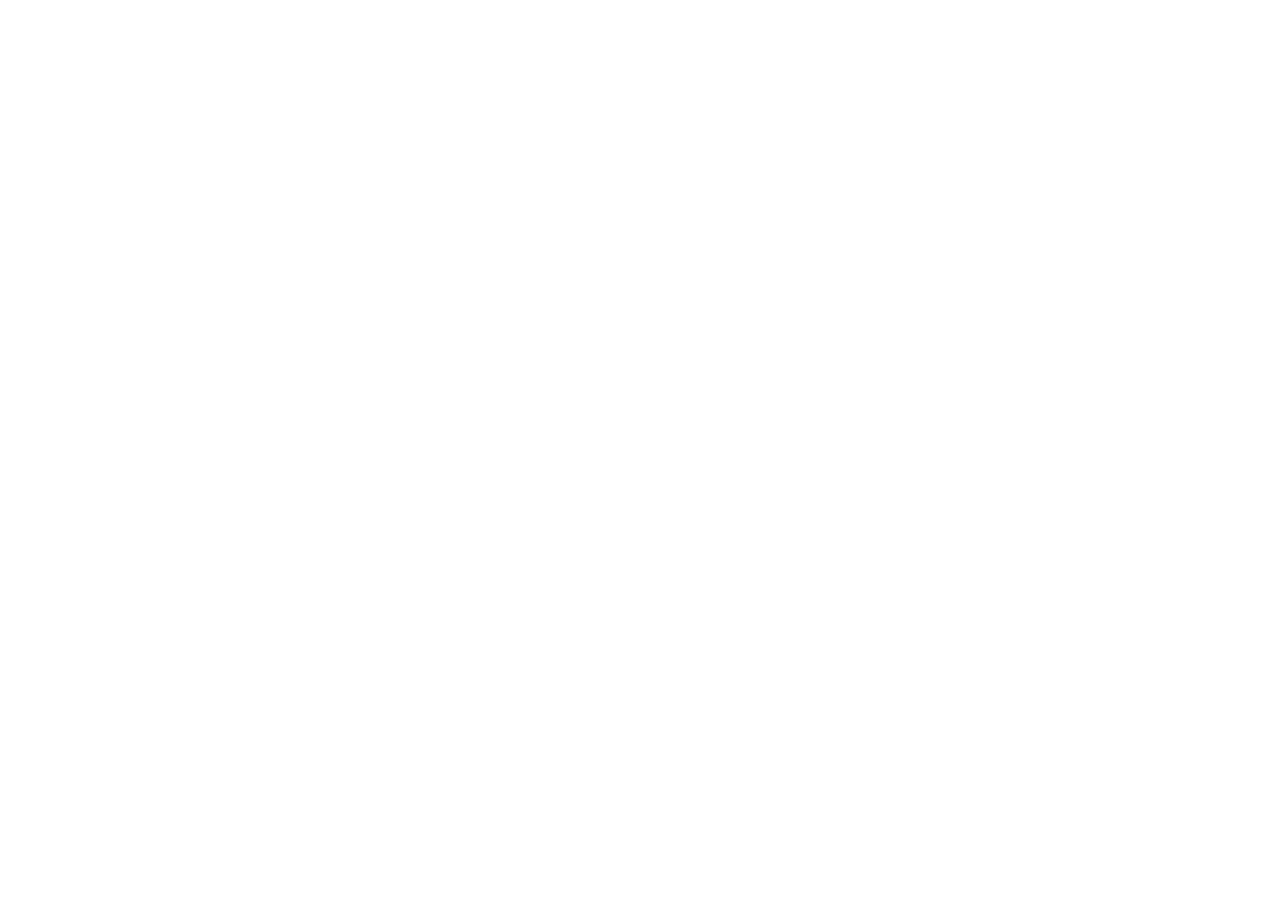
==== index.html @ 487f6d94 "Initial commit" ====
<!DOCTYPE html>
<html lang="en">

<head>
  <meta charset="UTF-8">
  <meta http-equiv="X-UA-Compatible" content="IE=edge">
  <meta name="viewport" content="width=device-width, initial-scale=1.0">
  <title>Document</title>
  <link rel="stylesheet" href="https://necolas.github.io/normalize.css/8.0.1/normalize.css">
  <link rel="stylesheet" href="css/col.css">
  <link rel="stylesheet" href="css/style.css">
</head>

<body>

  <script src="js/main.js"></script>
</body>

</html>
---- css/col.css ----
* {
  margin: 0;
  padding: 0;
  box-sizing: border-box;
}

.container {
  margin: 0 auto;
}

.row {
  display: flex;
  flex-flow: row wrap;
}

.between {
  justify-content: space-between;
}
.around {
  justify-content: space-around;
}
.evenly {
  justify-content: space-evenly;
}
.middle {
  align-items: center;
}
.center {
  text-align: center;
  justify-content: center;
}

.col-1 {
  max-width: 8.33333%;
  flex-basis: 8.33333%;
}
.col-2 {
  max-width: 16.66666%;
  flex-basis: 16.66666%;
}
.col-3 {
  max-width: 25%;
  flex-basis: 25%;
}
.col-4 {
  max-width: 33.33333%;
  flex-basis: 33.33333%;
}
.col-5 {
  max-width: 41.66666%;
  flex-basis: 41.66666%;
}
.col-6 {
  max-width: 50%;
  flex-basis: 50%;
}
.col-7 {
  max-width: 58.33333%;
  flex-basis: 58.33333%;
}
.col-8 {
  max-width: 66.66666%;
  flex-basis: 66.66666%;
}
.col-9 {
  max-width: 75%;
  flex-basis: 75%;
}
.col-10 {
  max-width: 83.33333%;
  flex-basis: 83.33333%;
}
.col-11 {
  max-width: 91.66666%;
  flex-basis: 91.66666%;
}
.col-12 {
  max-width: 100%;
  flex-basis: 100%;
}
---- css/style.css ----
*,
*::after,
*::before {
  margin: 0;
  padding: 0;
  box-sizing: border-box;
}

body {
  background-color: #fff;
  min-height: 100vh;
  display: flex;
  flex-direction: column;
}
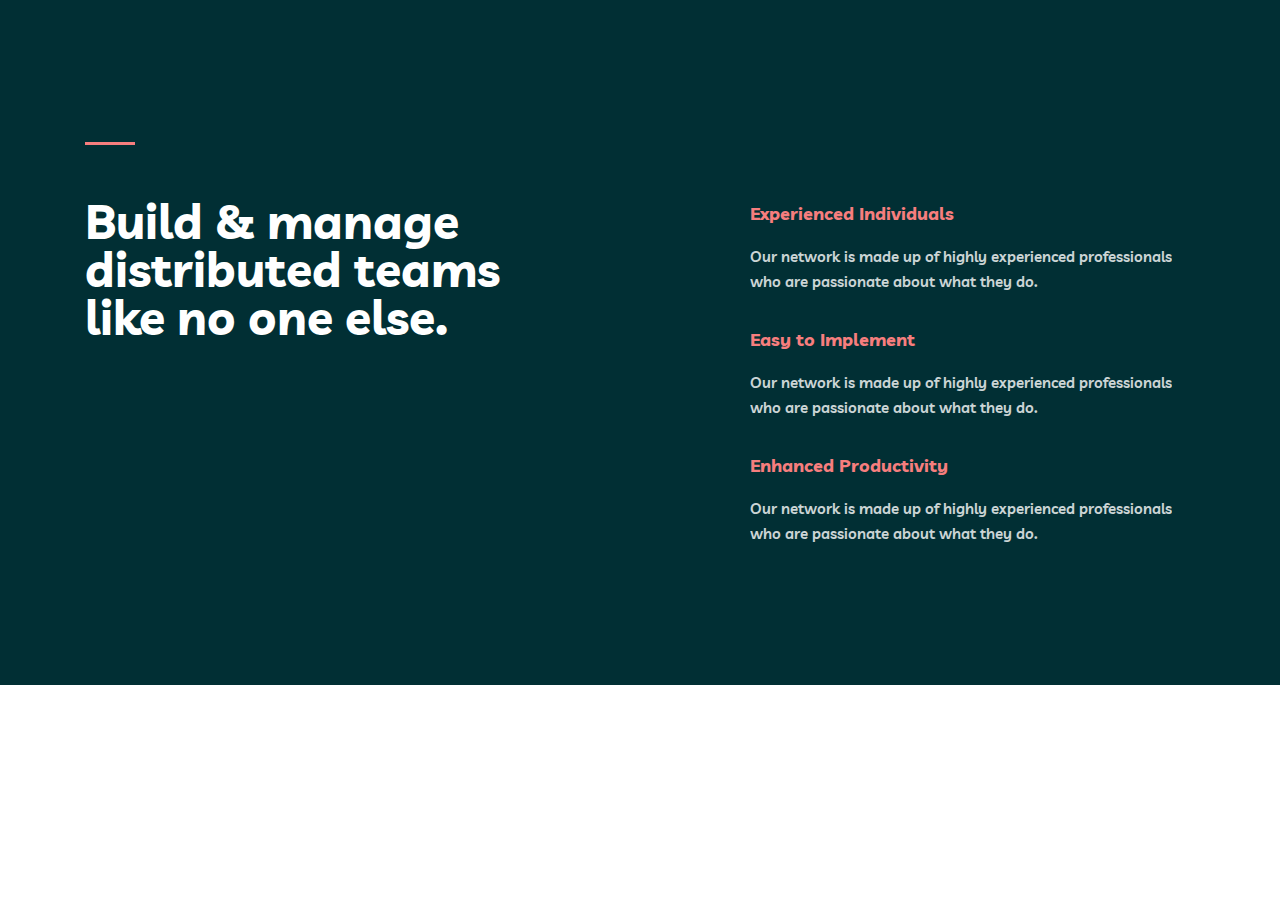
==== commit 0a752bfb: "build_section" ====
--- a/index.html
+++ b/index.html
@@ -5,14 +5,47 @@
   <meta charset="UTF-8">
   <meta http-equiv="X-UA-Compatible" content="IE=edge">
   <meta name="viewport" content="width=device-width, initial-scale=1.0">
-  <title>Document</title>
+  <title>myteam</title>
   <link rel="stylesheet" href="https://necolas.github.io/normalize.css/8.0.1/normalize.css">
   <link rel="stylesheet" href="css/col.css">
   <link rel="stylesheet" href="css/style.css">
 </head>
 
-<body>
+<body>  
+  <main id="main">
 
+    <!-- Muhammdsodiq  start-->
+
+  <section class="manage">
+    <div class="bachround-img">
+    <div class="container">
+      <div class="build row between middle">
+        <div class="build__title-div title">
+          <h2 class="title__build">
+            Build & manage distributed teams like no one else.
+          </h2>
+        </div>
+        <ul class="build__list">
+          <li class="build__item item">
+              <h4 class="item__title">Experienced Individuals</h4>
+              <p class="item__text">Our network is made up of highly experienced professionals who are passionate about what they do.</p>
+          </li>
+          <li class="build__item item">
+            <h4 class="item__title">Easy to Implement</h4>
+            <p class="item__text">Our network is made up of highly experienced professionals who are passionate about what they do.</p>
+        </li>
+        <li class="build__item item">
+          <h4 class="item__title">Enhanced Productivity</h4>
+          <p class="item__text">Our network is made up of highly experienced professionals who are passionate about what they do.</p>
+      </li>
+        </ul>
+      </div>  
+      </div>
+    </div>
+    </section>
+
+      <!-- Muhammadsodiq end -->
+</main>
   <script src="js/main.js"></script>
 </body>
 
--- a/css/style.css
+++ b/css/style.css
@@ -1,3 +1,5 @@
+@import url('https://fonts.googleapis.com/css2?family=Livvic:ital,wght@0,400;0,500;0,600;0,700;1,400&display=swap');
+
 *,
 *::after,
 *::before {
@@ -7,9 +9,80 @@
 }
 
 body {
+  font-family: 'Livvic', sans-serif;
   background-color: #fff;
   min-height: 100vh;
   display: flex;
   flex-direction: column;
 }
+.container {
+  width: 1130px;
+  padding: 0 10px;
+}
 
+.manage {
+  background-color: #012f34;
+  height: 685px;
+  width: 100%;
+  background-image: url('../img/build__back.png');
+  background-repeat: no-repeat;
+  background-position: right bottom;
+}
+.build {
+  padding-top: 80px; 
+}
+.title__build {
+  width: 445px;
+  font-weight: 700;
+  font-size: 48px;
+  line-height: 48px;
+  color: #fff;
+  position: relative;
+}
+.title__build::before {
+  content: '';
+  width: 50px;
+  border-top: 3px solid #f67e7e;
+  display: inline-block;
+  position: absolute;
+  top: -55px;
+}
+.build__list {
+  position: relative;
+  top: 120px;
+}
+.build__item {
+  margin-bottom: 32px;
+  list-style-type: none;
+  position: relative;
+}
+.build__item::before {
+  content: '';
+  width: 72px;
+  height: 72px;
+  background-image: url('../img/build__user.svg');
+  display: inline-block;
+  position: absolute;
+  left: -100px;  
+}
+.build__item:nth-child(2)::before {
+  background-image: url('../img/build__setting__img.svg');
+}
+.build__item:nth-child(3)::before {
+  background-image: url('../img/build__fizik__img.svg');
+}
+.item__title {
+  font-weight: 700;
+  font-size: 18px;
+  line-height: 28px;
+  color: #f67e7e;
+  margin-bottom: 16px;
+}
+.item__text {
+  width: 445px;
+  font-weight: 600;
+  font-size: 15px;
+  line-height: 25px;  
+  color: #fff;
+  opacity: 0.8;
+}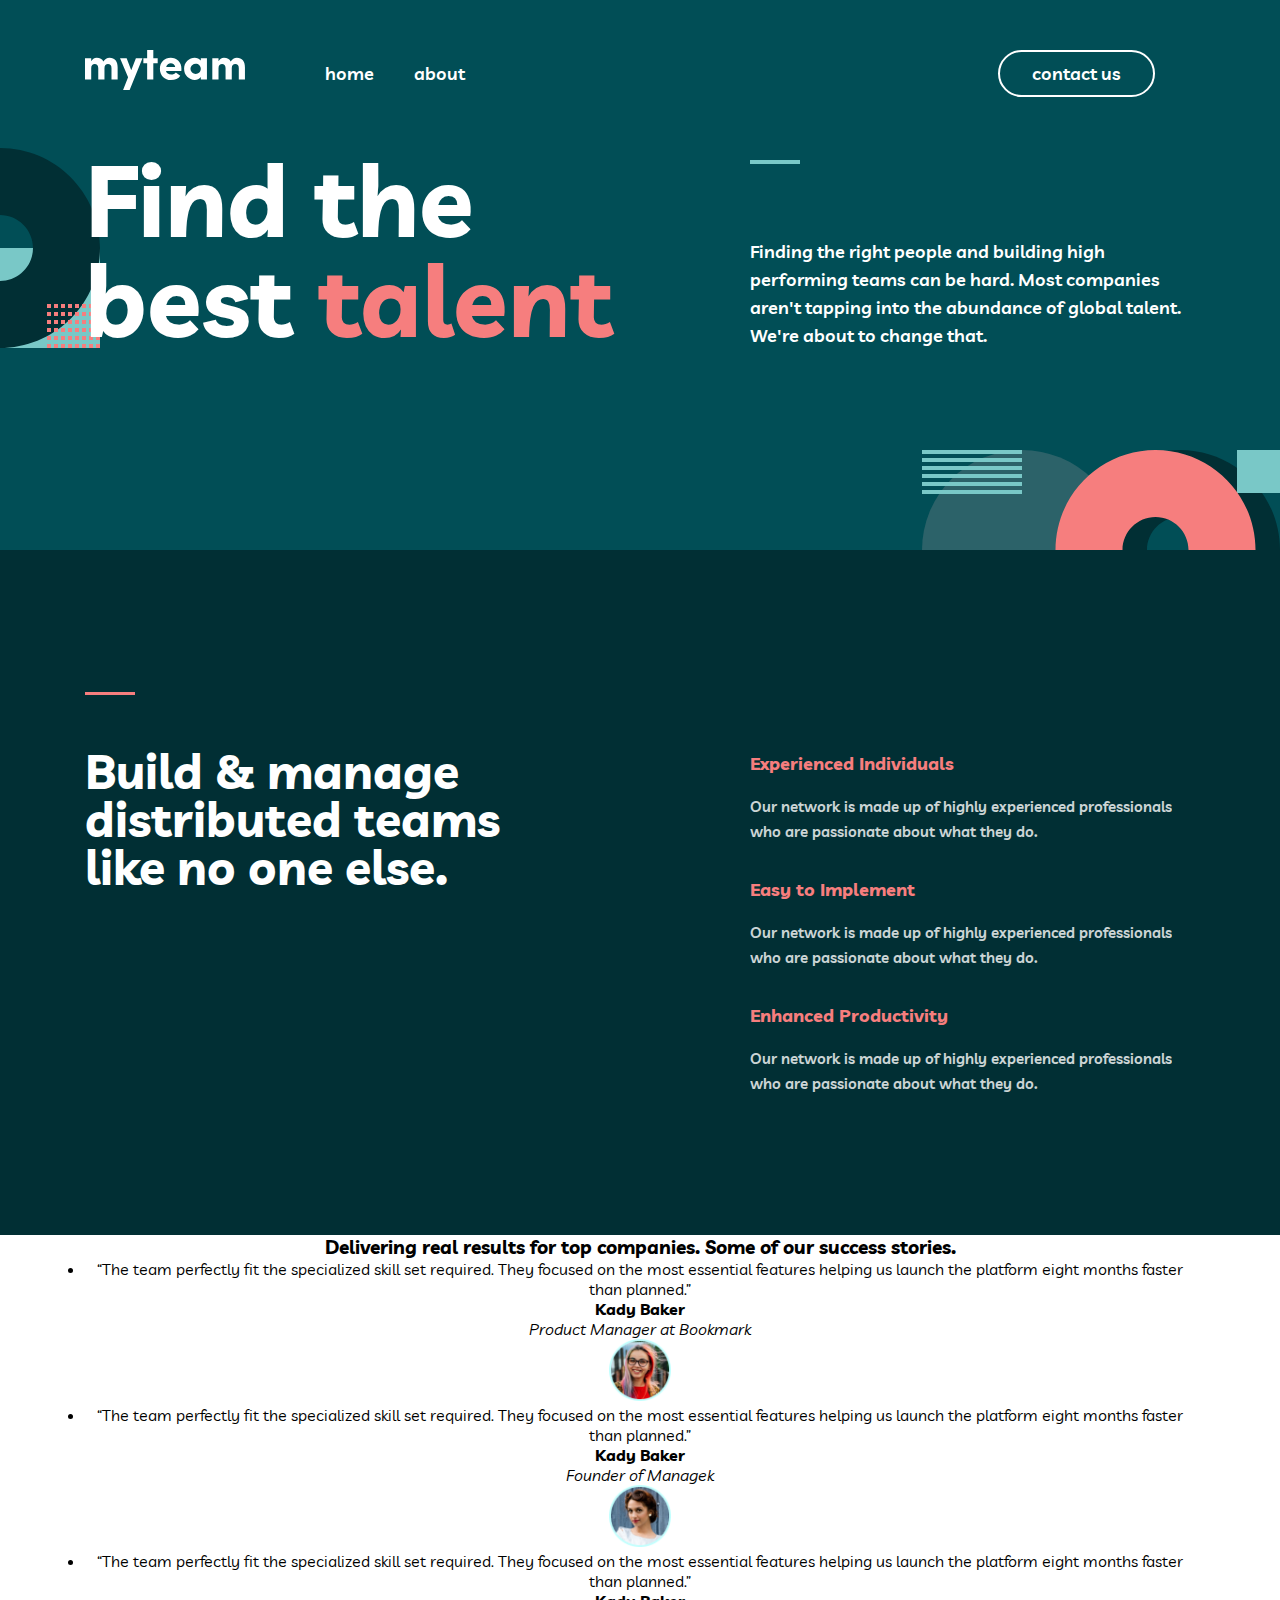
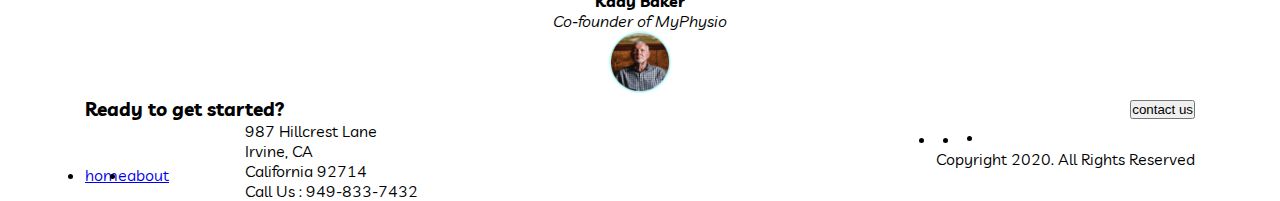
==== commit 0266b2de: "Merge branch 'main' into meet-branch" ====
--- a/index.html
+++ b/index.html
@@ -11,7 +11,34 @@
   <link rel="stylesheet" href="css/style.css">
 </head>
 
-<body>  
+
+<body> 
+  <!-- --------------------------Arslon_Radjabov------------------------- -->
+<header>
+  <div class="container">
+    <div class="header__all middle">
+      <ul class="header__list row middle">
+        <li class="header__item header__logo"><a href="#"><img src="images/myteam.svg" alt="logo"></a></li>
+        <li class="header__item"><a href="#">home</a></li>
+        <li class="header__item"><a href="#">about</a></li>
+      </ul>
+      <div class="header__item "><a class="header__contact" href="#">contact us</a></div>
+    </div>   
+  </div>
+</header>
+<!-- -----------------------hero-section-------Arslon_Radjabov---------- -->
+<section class="hero">
+  <div class="container">
+    <div class="hero__main">
+      <h1 class="hero__title">Find the <br> best <span class="hero__span">talent</span></h1>
+      <div class="hero__desc">
+        <img class="hero__line" src="images/line-hero.svg" alt="line-hero">
+        <p class="hero__text">Finding the right people and building high performing teams can be hard. Most companies aren't tapping into the abundance of global talent. We're about to change that.</p>
+      </div>
+    </div>
+  </div>
+</section>  
+<!-- ----------------------home-page-end---by Arslon Radjabov-----------  -->
   <main id="main">
 
     <!-- Muhammdsodiq  start-->
@@ -45,8 +72,114 @@
     </section>
 
       <!-- Muhammadsodiq end -->
+     <!-- Muhammdsodiq  start-->
+    
+     <section class="stories">
+    <div class="container">
+      <div class="results row center">
+        <h3 class="results__title">
+          Delivering real results for top companies. Some of our <span class="results__span">success stories.</span> 
+        </h3>
+        <div class="results__box">
+          <ul class="results__list row middle between">
+            <li class="results__item">
+              <p class="results__text"> “The team perfectly fit the specialized skill set required. They focused on the most essential features helping us launch the platform eight months faster than planned.”</p>
+              <h4 class="results__name">Kady Baker</h4>
+              <p class="results__job"> <i>Product Manager at Bookmark</i></p>
+              <img src="img/seccess__kady.png" alt="user" width="62" height="62">
+            </li>
+            <li class="results__item">
+              <p class="results__text"> “The team perfectly fit the specialized skill set required. They focused on the most essential features helping us launch the platform eight months faster than planned.”</p>
+              <h4 class="results__name">Kady Baker</h4>
+              <p class="results__job"><i>Founder of Managek</i></p>
+              <img src="img/seccess__alisha__img.png" alt="user" width="62" height="62">
+            </li>
+            <li class="results__item">
+              <p class="results__text"> “The team perfectly fit the specialized skill set required. They focused on the most essential features helping us launch the platform eight months faster than planned.”</p>
+              <h4 class="results__name">Kady Baker</h4>
+              <p class="results__job"><i>Co-founder of MyPhysio</i></p>
+              <img src="img/seccuss__artur__img.png" alt="user" width="62" height="62">
+            </li>
+          </ul>
+        </div>
+      </div>
+    </div>
+  </section>
+    
+    <!-- Muhammadsodiq end -->
+    
+    
 </main>
+           
+              <!----------------- MuxammadAli section=Started ---------------------->
+  <section id="started" class="started">
+    <div class="started__box">
+      <div class="container">
+        <div class="started__inner row middle between">
+          <h3 class="started__title">Ready to get started?</h3>
+          <button class="started__btn">contact us</button>
+        </div>
+      </div>
+    </div>
+  </section>
+
+                   <!----------------- MuxammadAli section=Started end ---------------------->
+                   
+
+                   <!----------------- MuxammadAli section=footer ---------------------->
+
+  <footer id="footer" class="footer">
+    <div class="footer__box">
+      <div class="container">
+        <div class="footer__boxing row between">
+          <div class="footer__content row">
+            <div class="footer__inner">
+              <a href="#">
+                <img class="footer__logo" src="img/logo-footer.svg" alt="logo-footer" width="160" height="40">
+              </a>
+              <ul class="footer__list row middle">
+                <li class="footer__item">
+                  <a href="index.html" class="footer__link">home</a>
+                </li>
+                <li class="footer__item">
+                  <a href="about.html" class="footer__link">about</a>
+                </li>
+              </ul>
+            </div>
+            <p class="footer__adress">
+              987  Hillcrest Lane <br>
+              Irvine, CA <br>
+              California 92714 <br>
+              Call Us : 949-833-7432
+            </p>
+          </div>
+          <div class="footer__social social">
+            <ul class="social__list row middle">
+              <li class="social__item">
+                <a href="#">
+                  <img src="img/mytem-facebook.svg" alt="mytem-facebook" width="24" height="24">
+                </a>
+              </li>
+              <li class="social__item">
+                <a href="#">
+                  <img src="img/myteam-pinteres.svg" alt="myteam-pinteres" width="24" height="24">
+                </a>
+              </li>
+              <li class="social__item">
+                <a href="#">
+                  <img src="img/myteam-twitter.svg" alt="myteam-twitter" width="24" height="20">
+                </a>
+              </li>
+            </ul>
+            <p class="social__copy">Copyright 2020. All Rights Reserved</p>
+          </div>
+        </div>
+      </div>
+    </div>
+  </footer>
+
+                          <!----------------- MuxammadAli section=footer end ---------------------->
+
   <script src="js/main.js"></script>
 </body>
-
 </html>--- a/css/style.css
+++ b/css/style.css
@@ -1,4 +1,5 @@
 @import url('https://fonts.googleapis.com/css2?family=Livvic:ital,wght@0,400;0,500;0,600;0,700;1,400&display=swap');
+
 
 *,
 *::after,
@@ -20,6 +21,81 @@
   padding: 0 10px;
 }
 
+
+header{
+  background-color: #014E56;
+}
+.header__all{
+  padding: 50px 0;
+  display: flex;
+  flex-direction: row;
+  justify-content: space-between;
+}
+.header__list {
+  list-style: none;
+}
+.header__item a{
+  font-style: normal;
+  font-weight: 600;
+  font-size: 18px;
+  line-height: 28px;
+  color: #fff;
+  text-decoration: none;
+  margin-right: 40px;
+}
+.header__logo {
+  margin-right: 40px;
+} 
+.header__contact{
+  text-align: center;
+  padding: 10px 32px;
+  border: 2px solid #fff;
+  border-radius: 24px;
+}.header__contact:hover{
+  color: #002529;
+  background-color: #fff;
+  border: none;
+}
+
+
+.hero {
+  background-color:#014E56;
+  background-image: url('../images/hero__img--left.svg'),url('../images/hero__img_bottom.svg');
+  background-position: left top, right bottom;
+  background-repeat: no-repeat;
+}
+
+.hero__main {
+  padding-bottom: 200px;
+  align-items: center;
+  display: flex;
+  flex-direction: row;
+  gap: 30px;
+}
+.hero__title {
+  color: #fff;
+  font-weight: bold;
+  font-size: 100px;
+  line-height: 100px;
+  width: 635px;
+}
+.hero__span {
+  color: #F67E7E;
+}
+.hero__desc {
+}
+.hero__text{
+  margin-top: 70px;
+  color: #fff;
+  width: 445px;
+  font-weight: 600;
+  font-size: 18px;
+  line-height: 28px;
+}
+
+/*   Arslon  end */
+
+/* Muhammadsodiq */
 .manage {
   background-color: #012f34;
   height: 685px;
@@ -85,4 +161,173 @@
   line-height: 25px;  
   color: #fff;
   opacity: 0.8;
-}+
+  
+  
+  .stories {
+  width: 100vw;
+  height: 100vh;
+  background-color: #004047; 
+  padding-top: 140px;
+  background-image: url('../img/succes__section.svg'),
+  url('../img/secces__img__right.svg') ;
+  background-repeat: no-repeat;
+  background-position: top left , right bottom;
+}
+.results__title {
+  width: 932px;
+  font-weight: 700;
+  font-size: 48px;
+  line-height: 48px;
+  text-align: center;
+  color: #fff;
+  margin-bottom: 56px;
+}
+.results__span {
+  color: #79cbc7;
+}
+
+.results__item {
+  width: 350px;
+  padding-top: 30px;
+  background-image: url('../img/seccess__dots.svg');
+  background-repeat: no-repeat;
+  background-position: top  center;
+}
+.results__list {
+  list-style: none;
+}
+.results__text {
+  font-weight: 600;
+  font-size: 15px;
+  line-height: 25px;
+  text-align: center;
+  color: #fff;
+  margin-bottom: 24px;
+}
+.results__name {
+  font-weight: 700;
+  font-size: 18px;
+  line-height: 28px;
+  text-align: center;
+  color: #79C8C7;
+  margin-bottom: 2px;
+}
+.results__job {
+  font-size: 13px;
+  line-height: 18px;  
+  text-align: center;
+  color: #fff;
+  margin-bottom: 30px;
+}
+  /* Muhammadsodiq end */
+
+
+    /* <!----------------- MuxammadAli section=Started ----------------------> */
+#started {
+  padding: 76px 260px;
+  background-color: #f67e7e;
+  background-image: url(../img/started.svg);
+  background-repeat: no-repeat;
+  background-size: 200px 244px;
+}
+
+.started__title {
+  font-weight: bold;
+  font-size: 48px;
+  line-height: 48px;
+  color: #012f34;
+}
+.started__btn {
+  font-weight: 600;
+  font-size: 18px;
+  line-height: 28px;
+  color: #012f34;
+  width: 153px;
+  height: 48px;
+  border: 2px solid #012f34;
+  box-sizing: border-box;
+  border-radius: 24px;
+  background: none;
+  cursor: pointer;
+}
+
+.started__btn:hover {
+  background-color: #012f34;
+  color: #fff;
+}
+.started__btn:active {
+  border: 2px solid #bfcbcc;
+  background-color: transparent;
+  color: #bfcbcc;
+}
+
+/* <!----------------- MuxammadAli section=Started end ----------------------> */
+
+
+/* <!----------------- MuxammadAli section=footer ----------------------> */
+
+#footer {
+  background-color: #002529;
+  padding: 48px 0;
+}
+
+.footer__inner {
+  margin-right: 125px;
+}
+
+.footer__logo {
+  margin-bottom: 25px;
+}
+
+.footer__list {
+  list-style: none;
+}
+
+.footer__item:not(:last-child) {
+  margin-right: 40px;
+}
+
+.footer__link {
+  text-decoration: none;
+  font-weight: 600;
+  font-size: 18px;
+  line-height: 28px;
+  color: #fff;
+}
+
+.footer__link:hover {
+  color: #f67e7e;
+}
+.footer__link:active {
+  color: #bfcbcc;
+}
+
+.footer__adress {
+  font-weight: 600;
+  font-size: 15px;
+  line-height: 25px;
+  color: #fff;
+  opacity: 0.6;
+}
+.social__list {
+  list-style: none;
+  margin-bottom: 50px;
+  justify-content: right;
+}
+
+.social__item:not(:last-child) {
+  margin-right: 16px;
+}
+
+.social__copy {
+  font-weight: 600;
+  font-size: 15px;
+  line-height: 25px;
+  color: #fff;
+  opacity: 0.6;
+}
+
+/* <!----------------- MuxammadAli section=footer end ----------------------> */
+
+
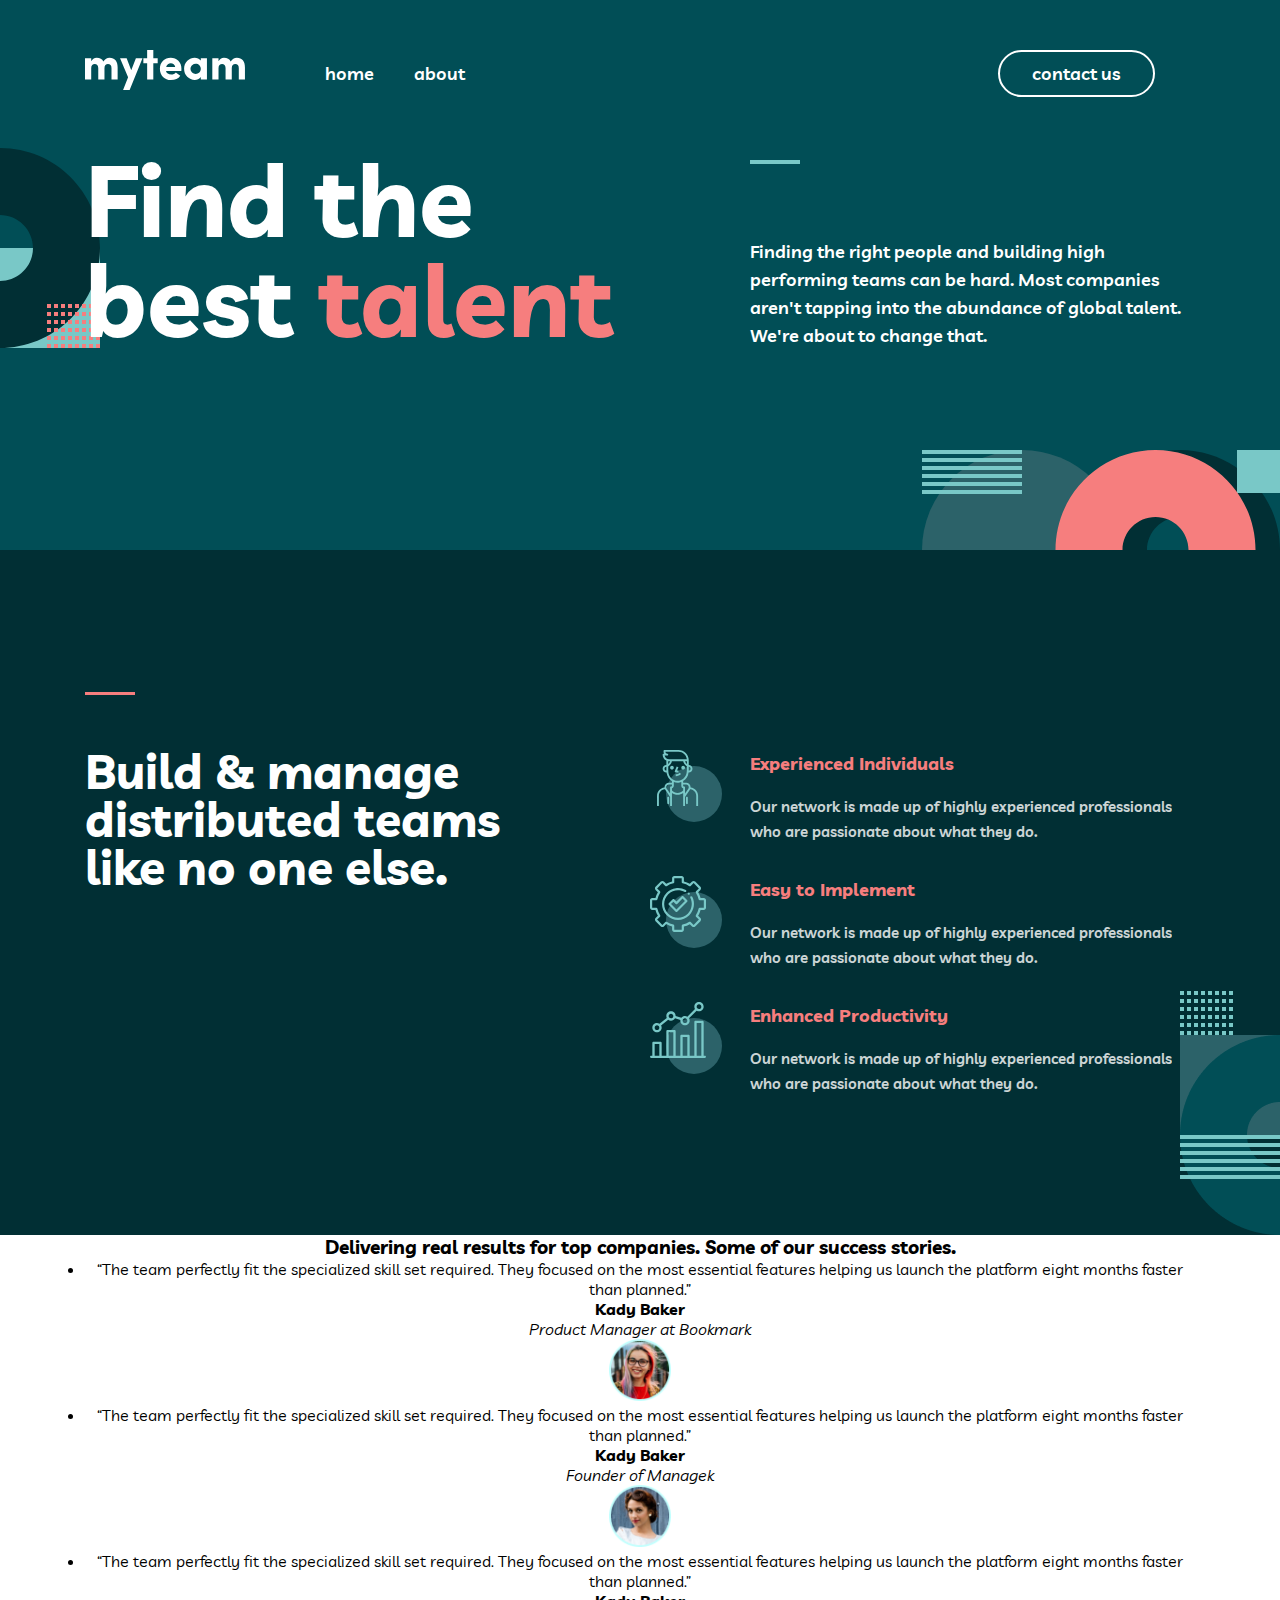
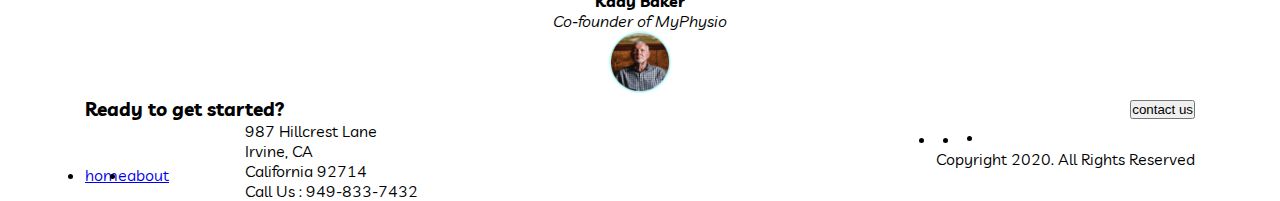
==== commit 8d8ddad4: "Merge branch 'main' into about-footer-branch" ====
--- a/index.html
+++ b/index.html
@@ -10,7 +10,6 @@
   <link rel="stylesheet" href="css/col.css">
   <link rel="stylesheet" href="css/style.css">
 </head>
-
 
 <body> 
   <!-- --------------------------Arslon_Radjabov------------------------- -->
@@ -112,6 +111,7 @@
 </main>
            
               <!----------------- MuxammadAli section=Started ---------------------->
+
   <section id="started" class="started">
     <div class="started__box">
       <div class="container">
--- a/css/style.css
+++ b/css/style.css
@@ -20,6 +20,7 @@
   width: 1130px;
   padding: 0 10px;
 }
+
 
 
 header{
@@ -331,3 +332,4 @@
 /* <!----------------- MuxammadAli section=footer end ----------------------> */
 
 
+
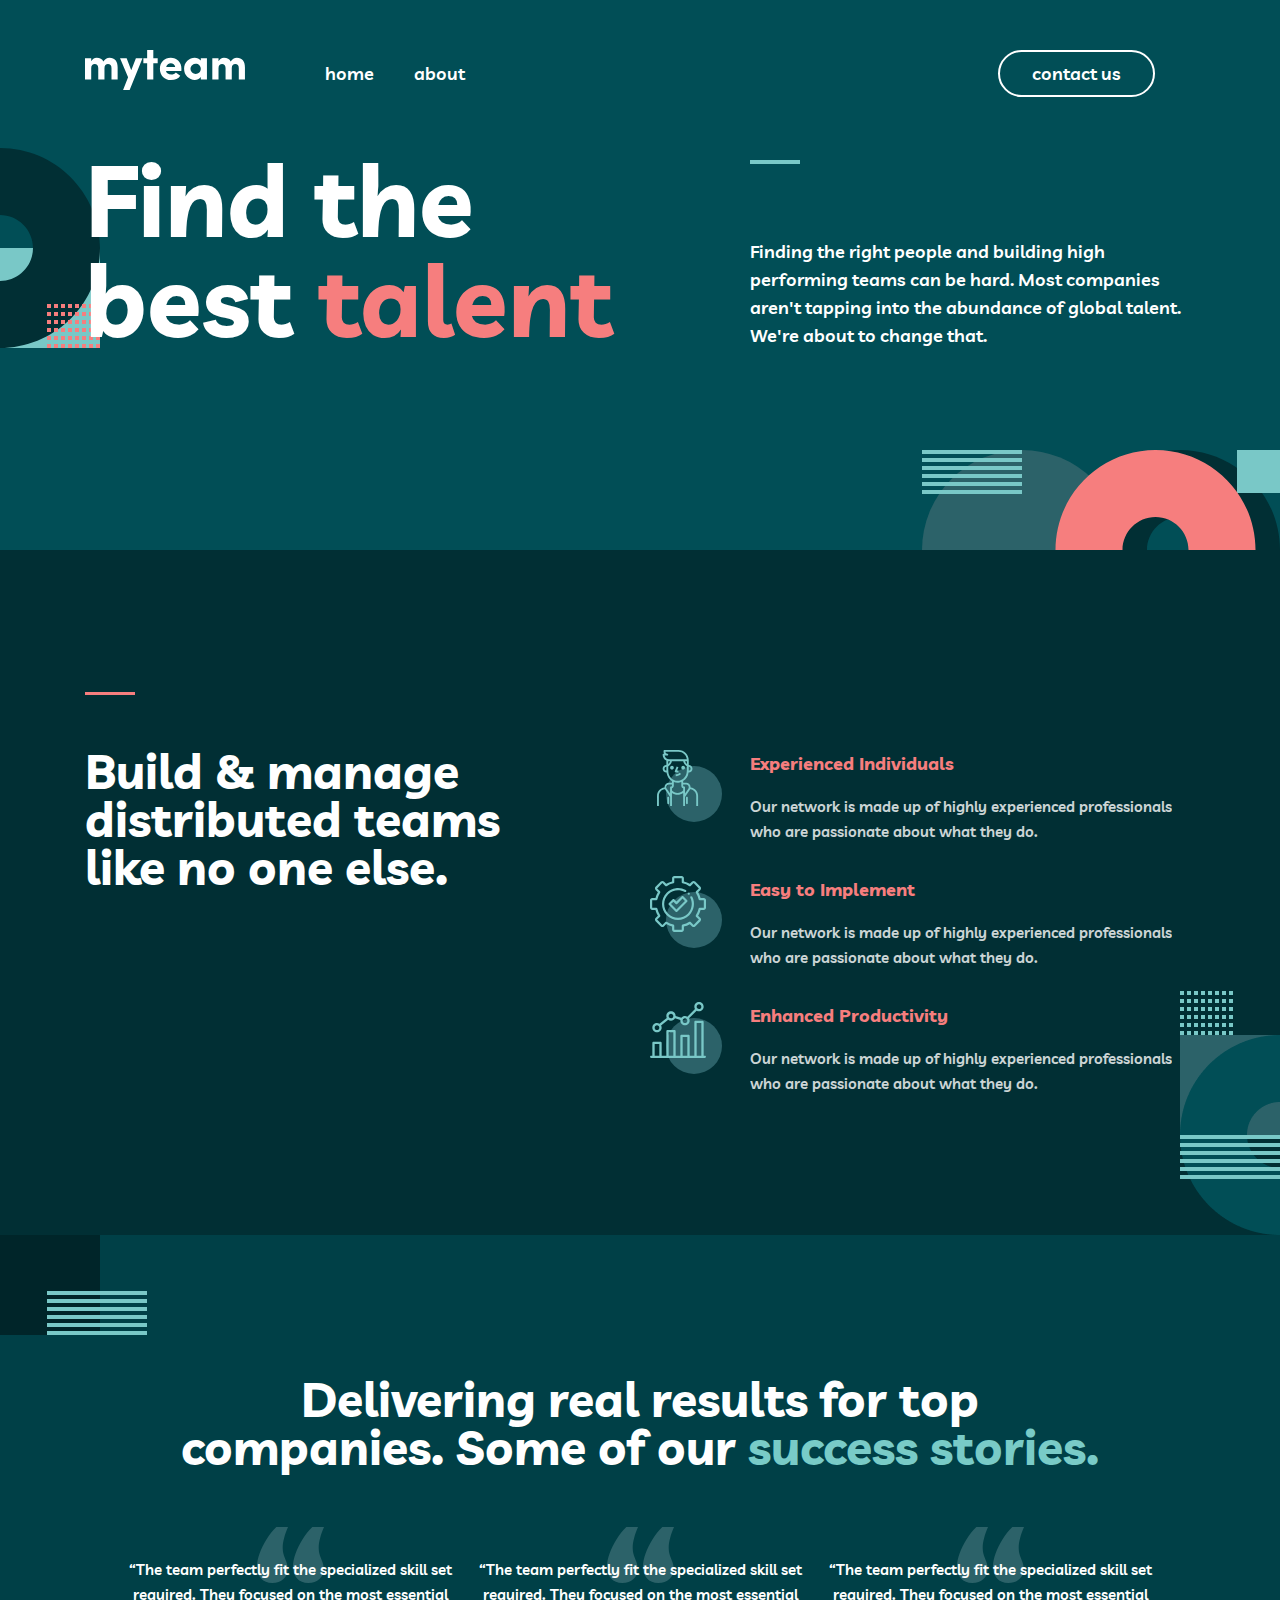
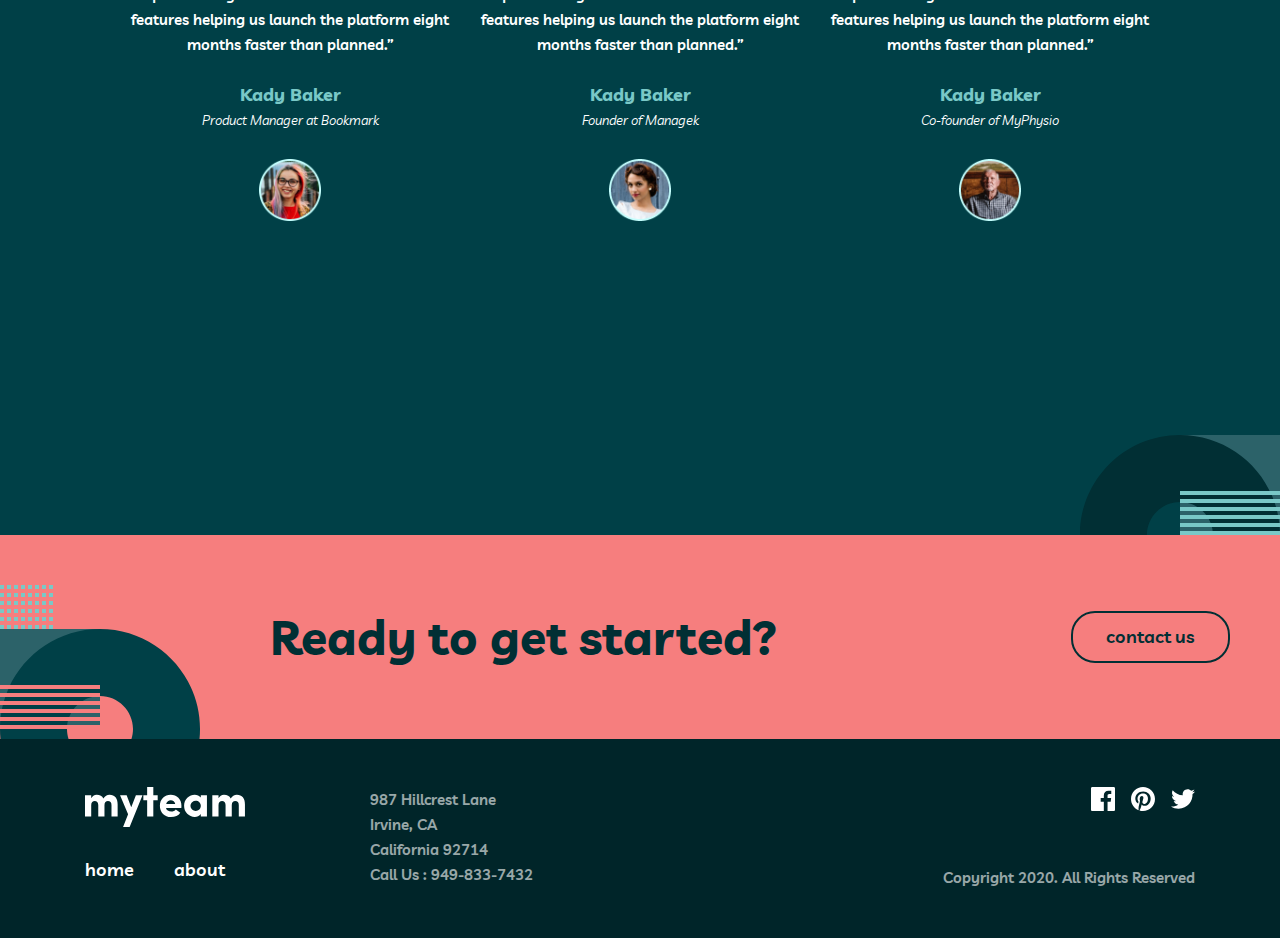
==== commit b9eb660b: "something change" ====
--- a/index.html
+++ b/index.html
@@ -13,7 +13,7 @@
 
 <body> 
   <!-- --------------------------Arslon_Radjabov------------------------- -->
-<header>
+<header class="header" id="header">
   <div class="container">
     <div class="header__all middle">
       <ul class="header__list row middle">
@@ -21,7 +21,7 @@
         <li class="header__item"><a href="#">home</a></li>
         <li class="header__item"><a href="#">about</a></li>
       </ul>
-      <div class="header__item "><a class="header__contact" href="#">contact us</a></div>
+      <div class="header__item "><a class="header__contact" href="contact.html">contact us</a></div>
     </div>   
   </div>
 </header>
@@ -117,7 +117,7 @@
       <div class="container">
         <div class="started__inner row middle between">
           <h3 class="started__title">Ready to get started?</h3>
-          <button class="started__btn">contact us</button>
+          <a class="started__btn" href="contact.html">contact us</a> 
         </div>
       </div>
     </div>
--- a/css/style.css
+++ b/css/style.css
@@ -163,9 +163,9 @@
   color: #fff;
   opacity: 0.8;
 
+}  
   
-  
-  .stories {
+.stories {
   width: 100vw;
   height: 100vh;
   background-color: #004047; 
@@ -240,12 +240,15 @@
   color: #012f34;
 }
 .started__btn {
-  font-weight: 600;
+  text-decoration: none;
+  position: relative;
+  right: 150px;
+  font-weight: 600;
+  text-align: center;
   font-size: 18px;
   line-height: 28px;
   color: #012f34;
-  width: 153px;
-  height: 48px;
+  padding: 10px 33px;
   border: 2px solid #012f34;
   box-sizing: border-box;
   border-radius: 24px;
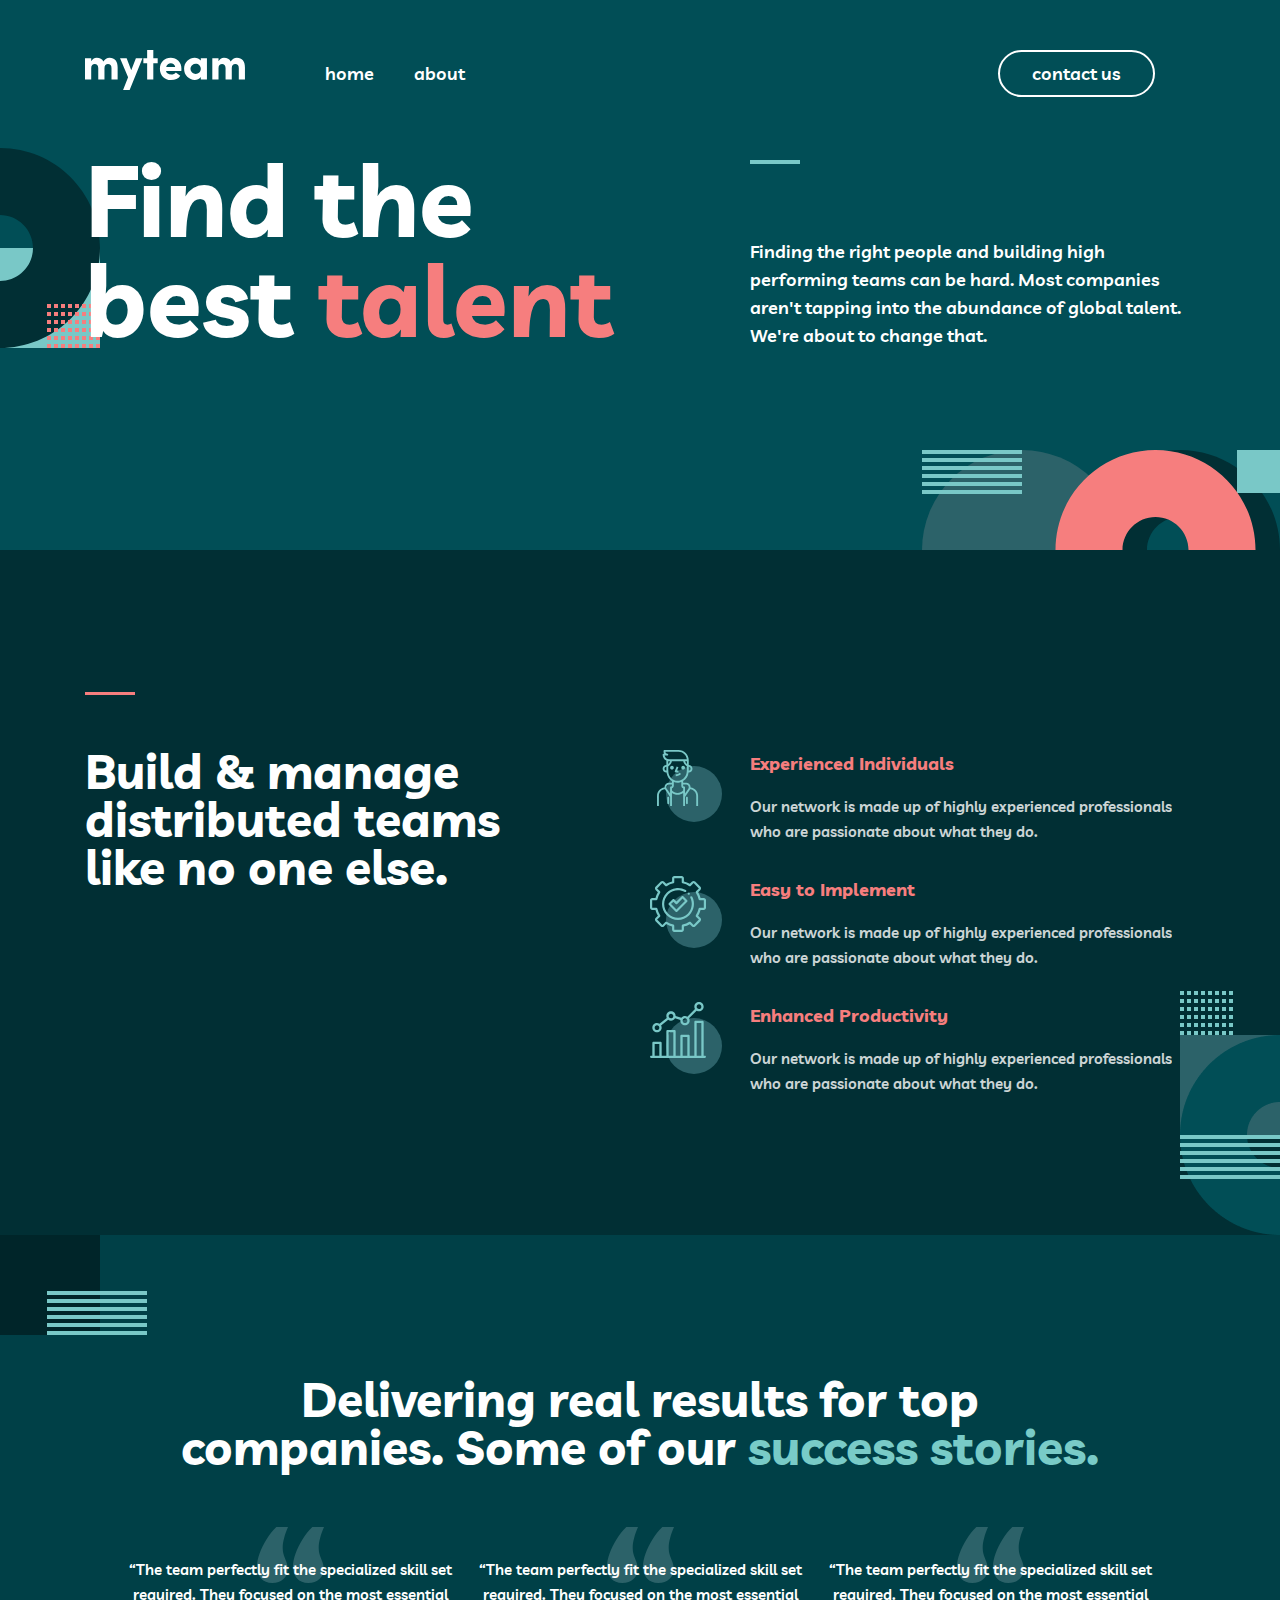
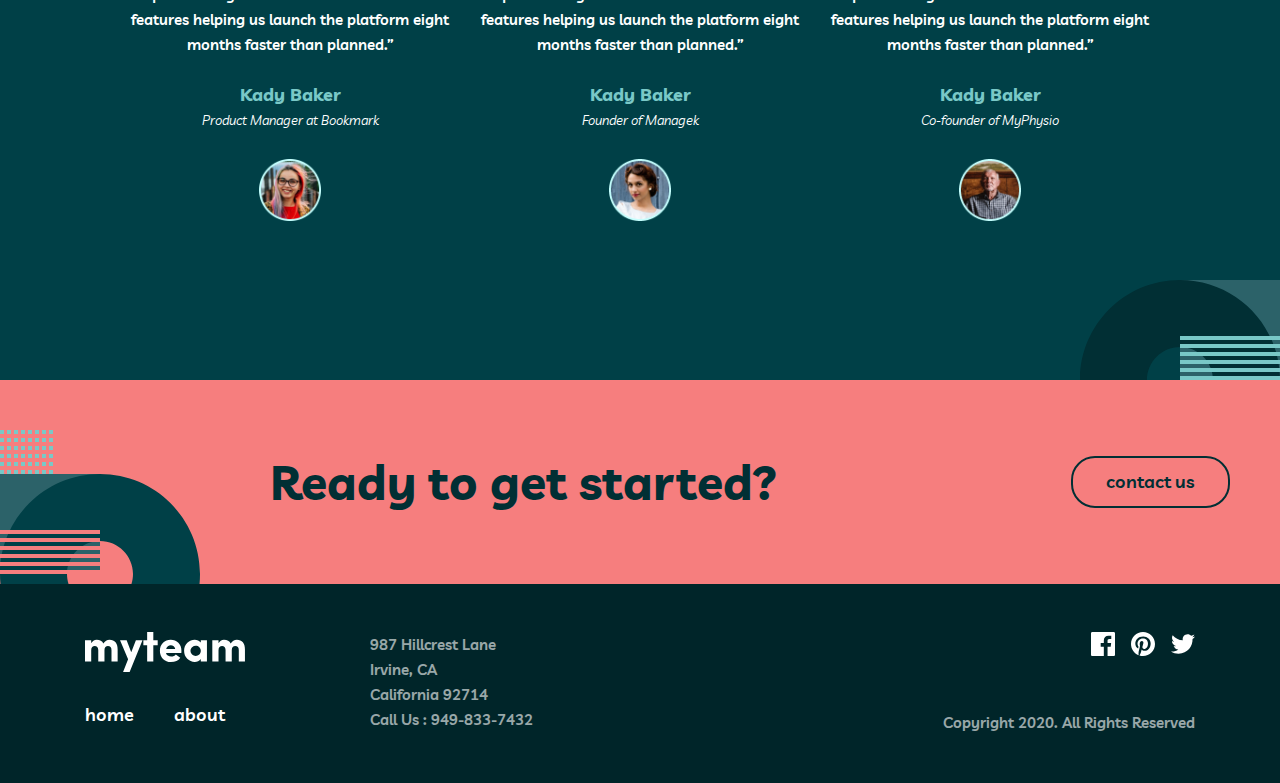
==== commit f36e5a0c: "commit" ====
--- a/index.html
+++ b/index.html
@@ -6,6 +6,8 @@
   <meta http-equiv="X-UA-Compatible" content="IE=edge">
   <meta name="viewport" content="width=device-width, initial-scale=1.0">
   <title>myteam</title>
+  <link rel="shortcut icon" href="img/team-logo.png" type="image/x-icon">
+  <link href='https://unpkg.com/boxicons@2.1.1/css/boxicons.min.css' rel='stylesheet'>
   <link rel="stylesheet" href="https://necolas.github.io/normalize.css/8.0.1/normalize.css">
   <link rel="stylesheet" href="css/col.css">
   <link rel="stylesheet" href="css/style.css">
@@ -17,9 +19,9 @@
   <div class="container">
     <div class="header__all middle">
       <ul class="header__list row middle">
-        <li class="header__item header__logo"><a href="#"><img src="images/myteam.svg" alt="logo"></a></li>
-        <li class="header__item"><a href="#">home</a></li>
-        <li class="header__item"><a href="#">about</a></li>
+        <li class="header__item header__logo"><a href="index.html"><img src="images/myteam.svg" alt="logo"></a></li>
+        <li class="header__item"><a class="header__link" href="index.html">home</a></li>
+        <li class="header__item"><a class="header__link" href="about.html">about</a></li>
       </ul>
       <div class="header__item "><a class="header__contact" href="contact.html">contact us</a></div>
     </div>   
@@ -134,7 +136,7 @@
         <div class="footer__boxing row between">
           <div class="footer__content row">
             <div class="footer__inner">
-              <a href="#">
+              <a href="index.html">
                 <img class="footer__logo" src="img/logo-footer.svg" alt="logo-footer" width="160" height="40">
               </a>
               <ul class="footer__list row middle">
@@ -156,17 +158,17 @@
           <div class="footer__social social">
             <ul class="social__list row middle">
               <li class="social__item">
-                <a href="#">
+                <a target="_blank" href="#">
                   <img src="img/mytem-facebook.svg" alt="mytem-facebook" width="24" height="24">
                 </a>
               </li>
               <li class="social__item">
-                <a href="#">
+                <a target="_blank" href="#">
                   <img src="img/myteam-pinteres.svg" alt="myteam-pinteres" width="24" height="24">
                 </a>
               </li>
               <li class="social__item">
-                <a href="#">
+                <a target="_blank" href="#">
                   <img src="img/myteam-twitter.svg" alt="myteam-twitter" width="24" height="20">
                 </a>
               </li>
--- a/css/style.css
+++ b/css/style.css
@@ -36,13 +36,15 @@
   list-style: none;
 }
 .header__item a{
-  font-style: normal;
   font-weight: 600;
   font-size: 18px;
   line-height: 28px;
   color: #fff;
   text-decoration: none;
   margin-right: 40px;
+}
+.header__link:hover {
+  color: #f67e7e;
 }
 .header__logo {
   margin-right: 40px;
@@ -52,10 +54,11 @@
   padding: 10px 32px;
   border: 2px solid #fff;
   border-radius: 24px;
+
 }.header__contact:hover{
   color: #002529;
   background-color: #fff;
-  border: none;
+  border: 2px solid #fff;
 }
 
 
@@ -75,20 +78,19 @@
 }
 .hero__title {
   color: #fff;
-  font-weight: bold;
+  font-weight: 700;
   font-size: 100px;
   line-height: 100px;
   width: 635px;
 }
 .hero__span {
-  color: #F67E7E;
-}
-.hero__desc {
-}
+  color: #f67e7e;
+}
+
 .hero__text{
   margin-top: 70px;
   color: #fff;
-  width: 445px;
+  width: 445px; 
   font-weight: 600;
   font-size: 18px;
   line-height: 28px;
@@ -166,8 +168,8 @@
 }  
   
 .stories {
-  width: 100vw;
-  height: 100vh;
+  width: 100%;
+  height: 745px;
   background-color: #004047; 
   padding-top: 140px;
   background-image: url('../img/succes__section.svg'),
@@ -228,7 +230,7 @@
 #started {
   padding: 76px 260px;
   background-color: #f67e7e;
-  background-image: url(../img/started.svg);
+  background-image: url('../img/started.svg');
   background-repeat: no-repeat;
   background-size: 200px 244px;
 }
